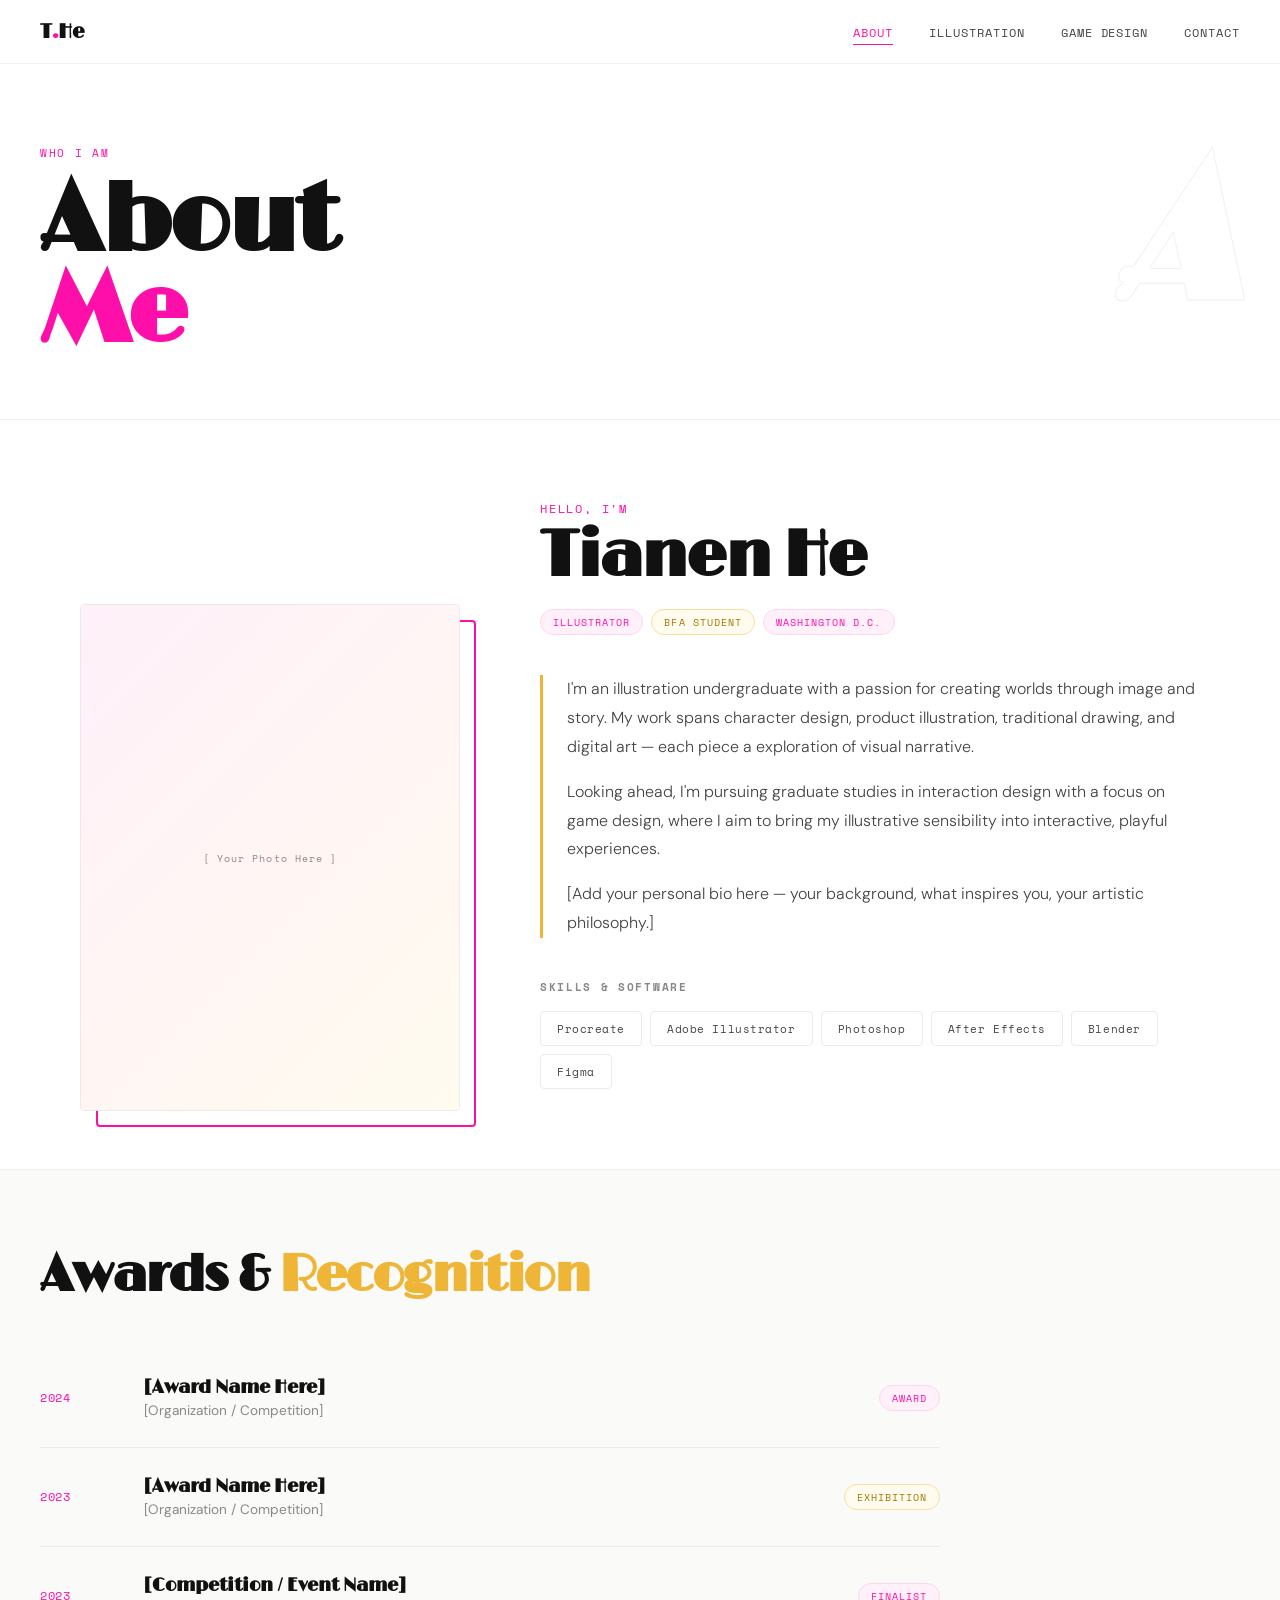
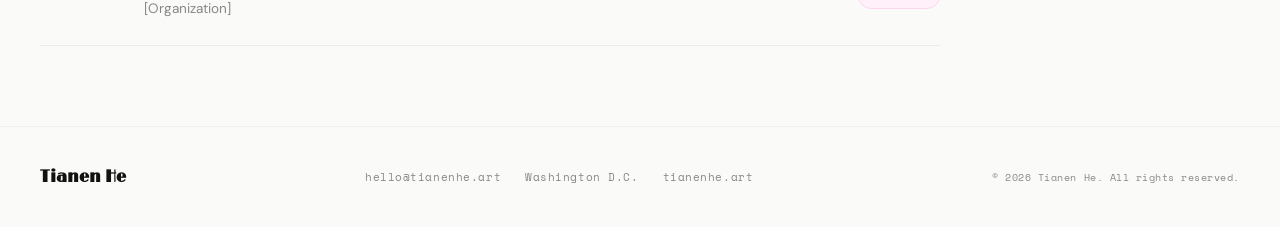
==== about.html @ 762a25a2 "Add files via upload" ====
<!DOCTYPE html>
<html lang="en">
<head>
  <meta charset="UTF-8"/>
  <meta name="viewport" content="width=device-width, initial-scale=1.0"/>
  <title>About — Tianen He</title>
  <link rel="stylesheet" href="css/global.css"/>
  <link rel="stylesheet" href="css/about.css"/>
  <link rel="preconnect" href="https://fonts.googleapis.com">
  <link rel="preconnect" href="https://fonts.gstatic.com" crossorigin>
  <link href="https://fonts.googleapis.com/css2?family=Limelight&family=DM+Sans:wght@300;400;500&family=Space+Mono:wght@400;700&display=swap" rel="stylesheet">
</head>
<body>

  <!-- Navigation -->
  <nav class="inner-nav">
    <a href="index.html" class="inner-nav__logo">T<span>.</span>He</a>
    <ul class="inner-nav__links">
      <li><a href="about.html" class="active">About</a></li>
      <li><a href="illustration.html">Illustration</a></li>
      <li><a href="game.html">Game Design</a></li>
      <li><a href="contact.html">Contact</a></li>
    </ul>
  </nav>

  <div class="page-wrapper">

    <!-- Header -->
    <header class="page-header">
      <p class="page-header__eyebrow">Who I Am</p>
      <h1 class="page-header__title">About<br/><em>Me</em></h1>
      <div class="page-header__deco">A</div>
    </header>

    <!-- About Content -->
    <section class="about-layout">

      <!-- Photo Column -->
      <div class="about-photo fade-in">
        <div class="about-photo__frame">
          <div class="placeholder-img" style="height:100%;min-height:400px;">
            [ Your Photo Here ]
          </div>
        </div>
        <div class="about-photo__accent"></div>
      </div>

      <!-- Text Column -->
      <div class="about-text">
        <div class="fade-in">
          <p class="about-greeting">Hello, I'm</p>
          <h2 class="about-name">Tianen He</h2>
          <div class="about-tags">
            <span class="pill">Illustrator</span>
            <span class="pill--gold pill">BFA Student</span>
            <span class="pill">Washington D.C.</span>
          </div>
        </div>

        <div class="about-bio fade-in">
          <p>
            I'm an illustration undergraduate with a passion for creating worlds through image and story. My work spans character design, product illustration, traditional drawing, and digital art — each piece a exploration of visual narrative.
          </p>
          <p>
            Looking ahead, I'm pursuing graduate studies in interaction design with a focus on game design, where I aim to bring my illustrative sensibility into interactive, playful experiences.
          </p>
          <p>
            <!-- Add your personal bio here -->
            [Add your personal bio here — your background, what inspires you, your artistic philosophy.]
          </p>
        </div>

        <!-- Skills -->
        <div class="about-skills fade-in">
          <h3 class="about-section-label">Skills & Software</h3>
          <div class="skills-grid">
            <div class="skill-item">Procreate</div>
            <div class="skill-item">Adobe Illustrator</div>
            <div class="skill-item">Photoshop</div>
            <div class="skill-item">After Effects</div>
            <div class="skill-item">Blender</div>
            <div class="skill-item">Figma</div>
          </div>
        </div>
      </div>
    </section>

    <!-- Awards & Achievements -->
    <section class="awards-section">
      <div class="awards-header fade-in">
        <h2 class="awards-title">Awards &amp; <em>Recognition</em></h2>
      </div>
      <div class="awards-list">
        <!-- Replace with your actual awards -->
        <div class="award-item fade-in">
          <span class="award-year">2024</span>
          <div class="award-info">
            <h4 class="award-title">[Award Name Here]</h4>
            <p class="award-org">[Organization / Competition]</p>
          </div>
          <span class="pill">Award</span>
        </div>
        <div class="award-item fade-in">
          <span class="award-year">2023</span>
          <div class="award-info">
            <h4 class="award-title">[Award Name Here]</h4>
            <p class="award-org">[Organization / Competition]</p>
          </div>
          <span class="pill--gold pill">Exhibition</span>
        </div>
        <div class="award-item fade-in">
          <span class="award-year">2023</span>
          <div class="award-info">
            <h4 class="award-title">[Competition / Event Name]</h4>
            <p class="award-org">[Organization]</p>
          </div>
          <span class="pill">Finalist</span>
        </div>
      </div>
    </section>

    <!-- Footer -->
    <footer class="site-footer">
      <span class="site-footer__name">Tianen He</span>
      <div class="site-footer__contact">
        <a href="mailto:hello@tianenhe.art">hello@tianenhe.art</a>
        <span>Washington D.C.</span>
        <span>tianenhe.art</span>
      </div>
      <span class="site-footer__copy">© 2026 Tianen He. All rights reserved.</span>
    </footer>

  </div><!-- /page-wrapper -->

  <script src="js/inner.js"></script>
</body>
</html>
---- css/global.css ----
/* ===== GLOBAL STYLES ===== */
*, *::before, *::after { box-sizing: border-box; margin: 0; padding: 0; }

:root {
  --pink: #fe0faa;
  --gold: #efb537;
  --white: #ffffff;
  --off-white: #fafaf8;
  --ink: #111111;
  --ink-light: #444444;
  --ink-muted: #888888;
  --pink-light: #fff0f9;
  --gold-light: #fffbef;
  --font-display: 'Limelight', 'Playfair Display', Georgia, serif;
  --font-body: 'DM Sans', sans-serif;
  --font-mono: 'Space Mono', monospace;
  --nav-h: 64px;
}

html { scroll-behavior: smooth; }

body {
  font-family: var(--font-body);
  color: var(--ink);
  background: var(--white);
  min-height: 100vh;
  overflow-x: hidden;
}

a { text-decoration: none; color: inherit; }

img { display: block; width: 100%; height: 100%; object-fit: cover; }

/* ===== INNER PAGE NAVBAR ===== */
.inner-nav {
  position: fixed;
  top: 0; left: 0; right: 0;
  height: var(--nav-h);
  background: var(--white);
  border-bottom: 1.5px solid #f0f0f0;
  display: flex;
  align-items: center;
  justify-content: space-between;
  padding: 0 40px;
  z-index: 100;
  backdrop-filter: blur(10px);
}

.inner-nav__logo {
  font-family: var(--font-display);
  font-weight: 900;
  font-size: 1.25rem;
  letter-spacing: -0.02em;
}
.inner-nav__logo span { color: var(--pink); }

.inner-nav__links {
  display: flex;
  gap: 36px;
  list-style: none;
}

.inner-nav__links a {
  font-family: var(--font-mono);
  font-size: 0.75rem;
  letter-spacing: 0.08em;
  text-transform: uppercase;
  color: var(--ink-light);
  transition: color 0.2s;
  position: relative;
}

.inner-nav__links a::after {
  content: '';
  position: absolute;
  bottom: -4px; left: 0;
  width: 0; height: 1.5px;
  background: var(--pink);
  transition: width 0.25s ease;
}

.inner-nav__links a:hover { color: var(--ink); }
.inner-nav__links a:hover::after { width: 100%; }
.inner-nav__links a.active { color: var(--pink); }
.inner-nav__links a.active::after { width: 100%; }

/* ===== PAGE WRAPPER ===== */
.page-wrapper {
  padding-top: var(--nav-h);
  min-height: 100vh;
}

/* ===== PAGE HEADER ===== */
.page-header {
  padding: 80px 40px 60px;
  border-bottom: 1.5px solid #f0f0f0;
  position: relative;
  overflow: hidden;
}

.page-header__eyebrow {
  font-family: var(--font-mono);
  font-size: 0.7rem;
  letter-spacing: 0.15em;
  text-transform: uppercase;
  color: var(--pink);
  margin-bottom: 16px;
}

.page-header__title {
  font-family: var(--font-display);
  font-size: clamp(3rem, 8vw, 6rem);
  font-weight: 900;
  line-height: 0.95;
  letter-spacing: -0.03em;
}

.page-header__title em {
  font-style: normal;
  color: var(--pink);
}

.page-header__title .gold { color: var(--gold); }

.page-header__deco {
  position: absolute;
  right: 40px; top: 50%;
  transform: translateY(-50%);
  font-family: var(--font-display);
  font-size: 12rem;
  font-weight: 900;
  font-style: italic;
  color: transparent;
  -webkit-text-stroke: 1px #f0f0f0;
  pointer-events: none;
  line-height: 1;
}

/* ===== FOOTER ===== */
.site-footer {
  border-top: 1.5px solid #f0f0f0;
  padding: 40px;
  display: flex;
  justify-content: space-between;
  align-items: center;
  flex-wrap: wrap;
  gap: 16px;
  background: var(--off-white);
}

.site-footer__name {
  font-family: var(--font-display);
  font-weight: 700;
  font-size: 1rem;
}

.site-footer__contact {
  font-family: var(--font-mono);
  font-size: 0.7rem;
  color: var(--ink-muted);
  letter-spacing: 0.05em;
  display: flex;
  gap: 24px;
  flex-wrap: wrap;
}

.site-footer__contact a:hover { color: var(--pink); }

.site-footer__copy {
  font-family: var(--font-mono);
  font-size: 0.65rem;
  color: var(--ink-muted);
  letter-spacing: 0.05em;
}

/* ===== PLACEHOLDER IMAGE ===== */
.placeholder-img {
  background: linear-gradient(135deg, var(--pink-light) 0%, var(--gold-light) 100%);
  display: flex;
  align-items: center;
  justify-content: center;
  font-family: var(--font-mono);
  font-size: 0.65rem;
  color: var(--ink-muted);
  letter-spacing: 0.1em;
}

/* ===== PILL TAG ===== */
.pill {
  display: inline-block;
  padding: 4px 12px;
  border-radius: 100px;
  font-family: var(--font-mono);
  font-size: 0.65rem;
  letter-spacing: 0.1em;
  text-transform: uppercase;
  background: var(--pink-light);
  color: var(--pink);
  border: 1px solid #ffd6f0;
}
.pill--gold {
  background: var(--gold-light);
  color: #a07800;
  border-color: #f5e0a0;
}

/* ===== SCROLL FADE IN ===== */
.fade-in {
  opacity: 0;
  transform: translateY(24px);
  transition: opacity 0.6s ease, transform 0.6s ease;
}
.fade-in.visible {
  opacity: 1;
  transform: translateY(0);
}

@media (max-width: 768px) {
  .inner-nav { padding: 0 20px; }
  .inner-nav__links { gap: 20px; }
  .page-header { padding: 60px 20px 40px; }
  .page-header__deco { display: none; }
  .site-footer { padding: 30px 20px; flex-direction: column; align-items: flex-start; }
}
---- css/about.css ----
/* ===== ABOUT PAGE ===== */

.about-layout {
  display: grid;
  grid-template-columns: 380px 1fr;
  gap: 80px;
  padding: 80px 40px;
  max-width: 1200px;
  margin: 0 auto;
  align-items: start;
}

/* Photo */
.about-photo {
  position: sticky;
  top: calc(var(--nav-h) + 40px);
  position: -webkit-sticky;
}

.about-photo__frame {
  border-radius: 4px;
  overflow: hidden;
  border: 1.5px solid #ebebeb;
  aspect-ratio: 3/4;
  position: relative;
  z-index: 1;
}

.about-photo__accent {
  position: absolute;
  top: 16px; left: 16px;
  right: -16px; bottom: -16px;
  border: 2px solid var(--pink);
  border-radius: 4px;
  z-index: 0;
}

.about-photo { position: relative; }

/* Text */
.about-text {
  display: flex;
  flex-direction: column;
  gap: 40px;
}

.about-greeting {
  font-family: var(--font-mono);
  font-size: 0.75rem;
  letter-spacing: 0.15em;
  text-transform: uppercase;
  color: var(--pink);
  margin-bottom: 8px;
}

.about-name {
  font-family: var(--font-display);
  font-size: clamp(2.5rem, 5vw, 4rem);
  font-weight: 900;
  letter-spacing: -0.03em;
  line-height: 1;
  margin-bottom: 20px;
}

.about-tags {
  display: flex;
  gap: 8px;
  flex-wrap: wrap;
}

.about-bio {
  display: flex;
  flex-direction: column;
  gap: 16px;
  border-left: 3px solid var(--gold);
  padding-left: 24px;
}

.about-bio p {
  font-size: 1rem;
  line-height: 1.8;
  color: var(--ink-light);
  font-weight: 300;
}

.about-section-label {
  font-family: var(--font-mono);
  font-size: 0.7rem;
  letter-spacing: 0.15em;
  text-transform: uppercase;
  color: var(--ink-muted);
  margin-bottom: 16px;
}

.skills-grid {
  display: flex;
  flex-wrap: wrap;
  gap: 8px;
}

.skill-item {
  padding: 8px 16px;
  border: 1.5px solid #ebebeb;
  border-radius: 4px;
  font-family: var(--font-mono);
  font-size: 0.7rem;
  letter-spacing: 0.05em;
  color: var(--ink-light);
  transition: all 0.2s;
}

.skill-item:hover {
  border-color: var(--pink);
  color: var(--pink);
  background: var(--pink-light);
}

/* Awards */
.awards-section {
  background: var(--off-white);
  padding: 80px 40px;
  border-top: 1.5px solid #f0f0f0;
}

.awards-header { margin-bottom: 48px; }

.awards-title {
  font-family: var(--font-display);
  font-size: clamp(2rem, 4vw, 3.5rem);
  font-weight: 900;
  letter-spacing: -0.03em;
  line-height: 1;
}

.awards-title em {
  font-style: normal;
  color: var(--gold);
}

.awards-list {
  display: flex;
  flex-direction: column;
  gap: 0;
  max-width: 900px;
}

.award-item {
  display: grid;
  grid-template-columns: 80px 1fr auto;
  gap: 24px;
  align-items: center;
  padding: 28px 0;
  border-bottom: 1px solid #ebebeb;
}

.award-year {
  font-family: var(--font-mono);
  font-size: 0.75rem;
  color: var(--pink);
  letter-spacing: 0.05em;
}

.award-title {
  font-family: var(--font-display);
  font-size: 1.1rem;
  font-weight: 700;
  margin-bottom: 4px;
}

.award-org {
  font-size: 0.85rem;
  color: var(--ink-muted);
}

@media (max-width: 900px) {
  .about-layout {
    grid-template-columns: 1fr;
    gap: 48px;
    padding: 48px 20px;
  }
  .about-photo { position: static; }
  .about-photo__frame { max-width: 340px; }
  .awards-section { padding: 60px 20px; }
  .award-item { grid-template-columns: 60px 1fr; }
  .award-item .pill, .award-item .pill--gold { display: none; }
}
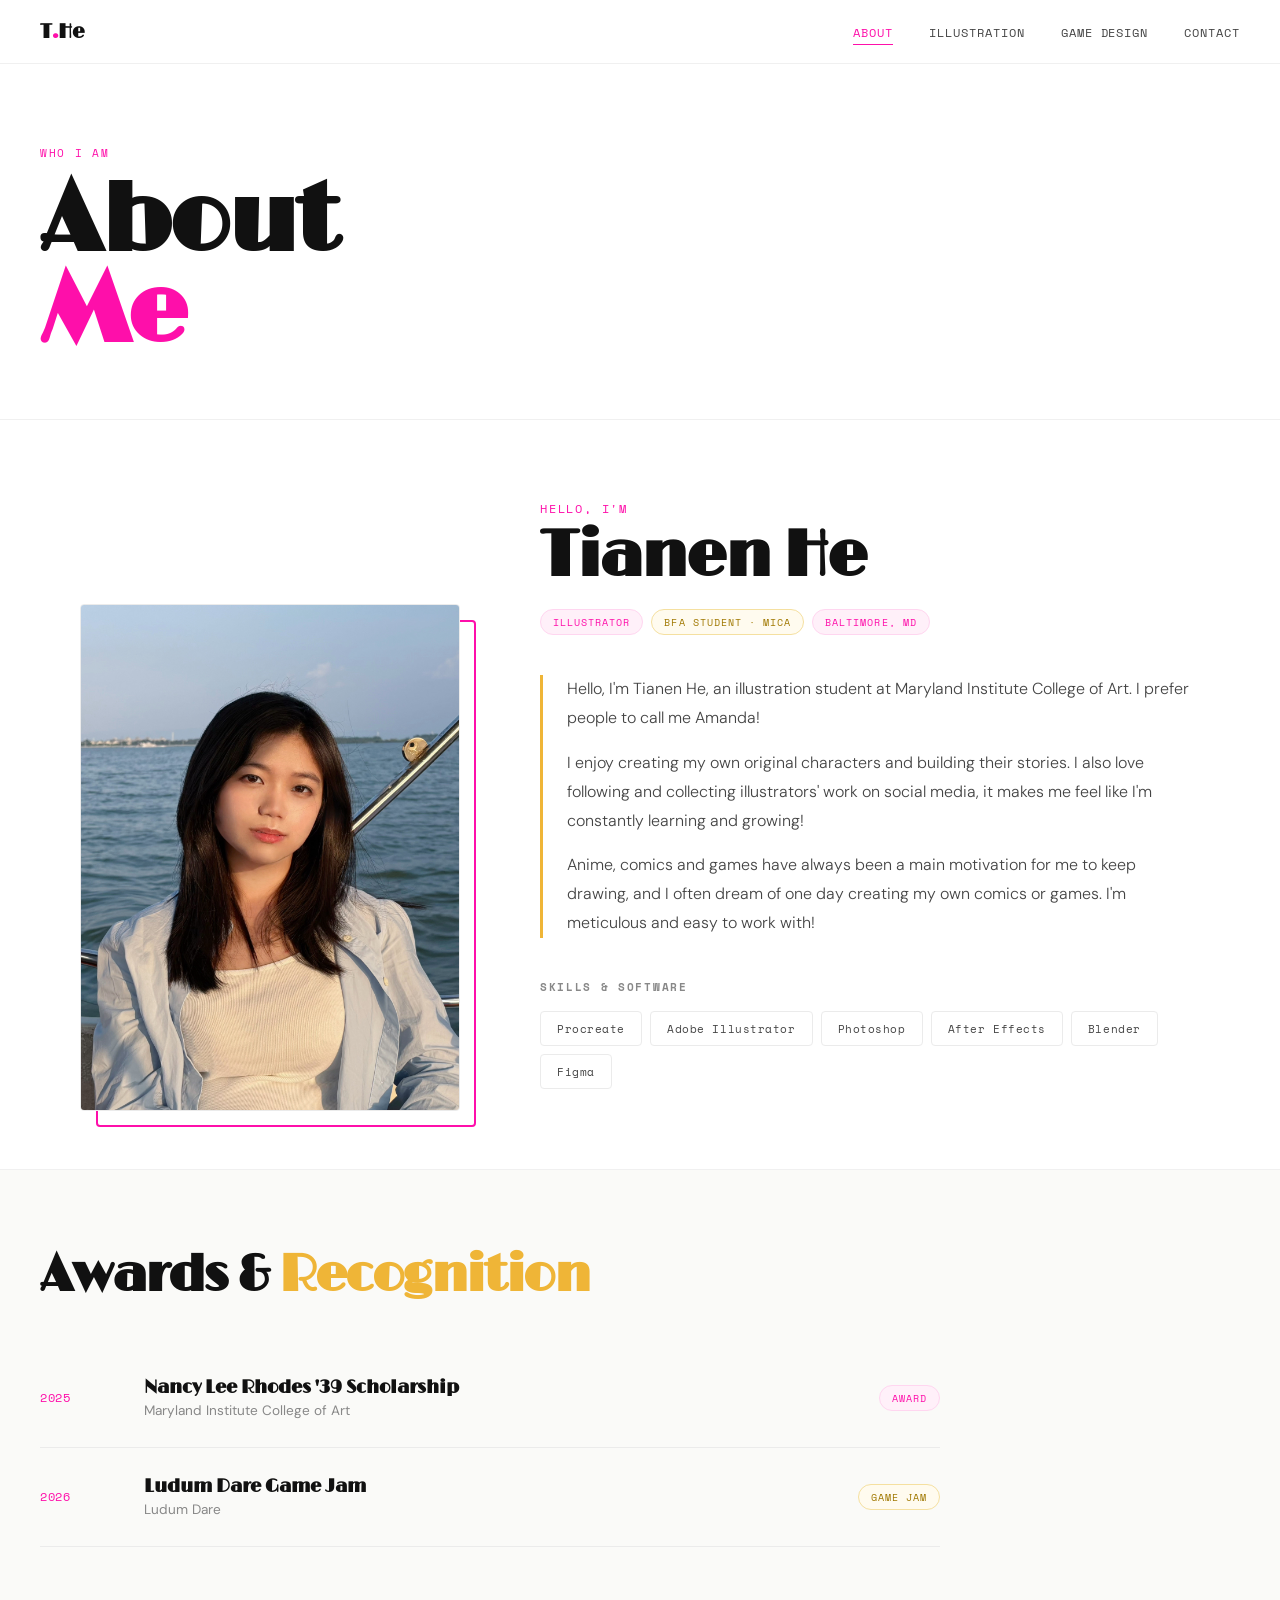
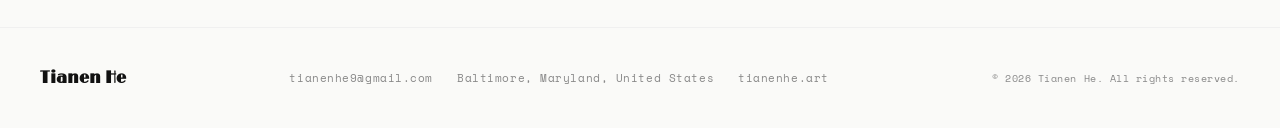
==== commit 143f2bd7: "Revise about.html with new content and formatting Updated personal information, awards, and contact " ====
--- a/about.html
+++ b/about.html
@@ -1,4 +1,4 @@
-<!DOCTYPE html>
+ <!DOCTYPE html>
 <html lang="en">
 <head>
   <meta charset="UTF-8"/>
@@ -11,8 +11,6 @@
   <link href="https://fonts.googleapis.com/css2?family=Limelight&family=DM+Sans:wght@300;400;500&family=Space+Mono:wght@400;700&display=swap" rel="stylesheet">
 </head>
 <body>
-
-  <!-- Navigation -->
   <nav class="inner-nav">
     <a href="index.html" class="inner-nav__logo">T<span>.</span>He</a>
     <ul class="inner-nav__links">
@@ -22,57 +20,35 @@
       <li><a href="contact.html">Contact</a></li>
     </ul>
   </nav>
-
   <div class="page-wrapper">
-
-    <!-- Header -->
     <header class="page-header">
       <p class="page-header__eyebrow">Who I Am</p>
       <h1 class="page-header__title">About<br/><em>Me</em></h1>
-      <div class="page-header__deco">A</div>
     </header>
-
-    <!-- About Content -->
     <section class="about-layout">
-
-      <!-- Photo Column -->
       <div class="about-photo fade-in">
         <div class="about-photo__frame">
-          <div class="placeholder-img" style="height:100%;min-height:400px;">
-            [ Your Photo Here ]
-          </div>
+          <img src="images/portirat.jpg" alt="Tianen He" style="width:100%;height:100%;object-fit:cover;"/>
         </div>
         <div class="about-photo__accent"></div>
       </div>
-
-      <!-- Text Column -->
       <div class="about-text">
         <div class="fade-in">
           <p class="about-greeting">Hello, I'm</p>
           <h2 class="about-name">Tianen He</h2>
           <div class="about-tags">
             <span class="pill">Illustrator</span>
-            <span class="pill--gold pill">BFA Student</span>
-            <span class="pill">Washington D.C.</span>
+            <span class="pill pill--gold">BFA Student · MICA</span>
+            <span class="pill">Baltimore, MD</span>
           </div>
         </div>
-
         <div class="about-bio fade-in">
-          <p>
-            I'm an illustration undergraduate with a passion for creating worlds through image and story. My work spans character design, product illustration, traditional drawing, and digital art — each piece a exploration of visual narrative.
-          </p>
-          <p>
-            Looking ahead, I'm pursuing graduate studies in interaction design with a focus on game design, where I aim to bring my illustrative sensibility into interactive, playful experiences.
-          </p>
-          <p>
-            <!-- Add your personal bio here -->
-            [Add your personal bio here — your background, what inspires you, your artistic philosophy.]
-          </p>
+          <p>Hello, I'm Tianen He, an illustration student at Maryland Institute College of Art. I prefer people to call me Amanda!</p>
+          <p>I enjoy creating my own original characters and building their stories. I also love following and collecting illustrators' work on social media, it makes me feel like I'm constantly learning and growing!</p>
+          <p>Anime, comics and games have always been a main motivation for me to keep drawing, and I often dream of one day creating my own comics or games. I'm meticulous and easy to work with!</p>
         </div>
-
-        <!-- Skills -->
         <div class="about-skills fade-in">
-          <h3 class="about-section-label">Skills & Software</h3>
+          <h3 class="about-section-label">Skills &amp; Software</h3>
           <div class="skills-grid">
             <div class="skill-item">Procreate</div>
             <div class="skill-item">Adobe Illustrator</div>
@@ -84,54 +60,39 @@
         </div>
       </div>
     </section>
-
-    <!-- Awards & Achievements -->
     <section class="awards-section">
       <div class="awards-header fade-in">
         <h2 class="awards-title">Awards &amp; <em>Recognition</em></h2>
       </div>
       <div class="awards-list">
-        <!-- Replace with your actual awards -->
         <div class="award-item fade-in">
-          <span class="award-year">2024</span>
+          <span class="award-year">2025</span>
           <div class="award-info">
-            <h4 class="award-title">[Award Name Here]</h4>
-            <p class="award-org">[Organization / Competition]</p>
+            <h4 class="award-title">Nancy Lee Rhodes '39 Scholarship</h4>
+            <p class="award-org">Maryland Institute College of Art</p>
           </div>
           <span class="pill">Award</span>
         </div>
         <div class="award-item fade-in">
-          <span class="award-year">2023</span>
+          <span class="award-year">2026</span>
           <div class="award-info">
-            <h4 class="award-title">[Award Name Here]</h4>
-            <p class="award-org">[Organization / Competition]</p>
+            <h4 class="award-title">Ludum Dare Game Jam</h4>
+            <p class="award-org">Ludum Dare</p>
           </div>
-          <span class="pill--gold pill">Exhibition</span>
-        </div>
-        <div class="award-item fade-in">
-          <span class="award-year">2023</span>
-          <div class="award-info">
-            <h4 class="award-title">[Competition / Event Name]</h4>
-            <p class="award-org">[Organization]</p>
-          </div>
-          <span class="pill">Finalist</span>
+          <span class="pill pill--gold">Game Jam</span>
         </div>
       </div>
     </section>
-
-    <!-- Footer -->
     <footer class="site-footer">
       <span class="site-footer__name">Tianen He</span>
       <div class="site-footer__contact">
-        <a href="mailto:hello@tianenhe.art">hello@tianenhe.art</a>
-        <span>Washington D.C.</span>
+        <a href="mailto:tianenhe9@gmail.com">tianenhe9@gmail.com</a>
+        <span>Baltimore, Maryland, United States</span>
         <span>tianenhe.art</span>
       </div>
       <span class="site-footer__copy">© 2026 Tianen He. All rights reserved.</span>
     </footer>
-
-  </div><!-- /page-wrapper -->
-
+  </div>
   <script src="js/inner.js"></script>
 </body>
 </html>
--- a/css/global.css
+++ b/css/global.css
@@ -123,17 +123,7 @@
 .page-header__title .gold { color: var(--gold); }
 
 .page-header__deco {
-  position: absolute;
-  right: 40px; top: 50%;
-  transform: translateY(-50%);
-  font-family: var(--font-display);
-  font-size: 12rem;
-  font-weight: 900;
-  font-style: italic;
-  color: transparent;
-  -webkit-text-stroke: 1px #f0f0f0;
-  pointer-events: none;
-  line-height: 1;
+  display: none;
 }
 
 /* ===== FOOTER ===== */
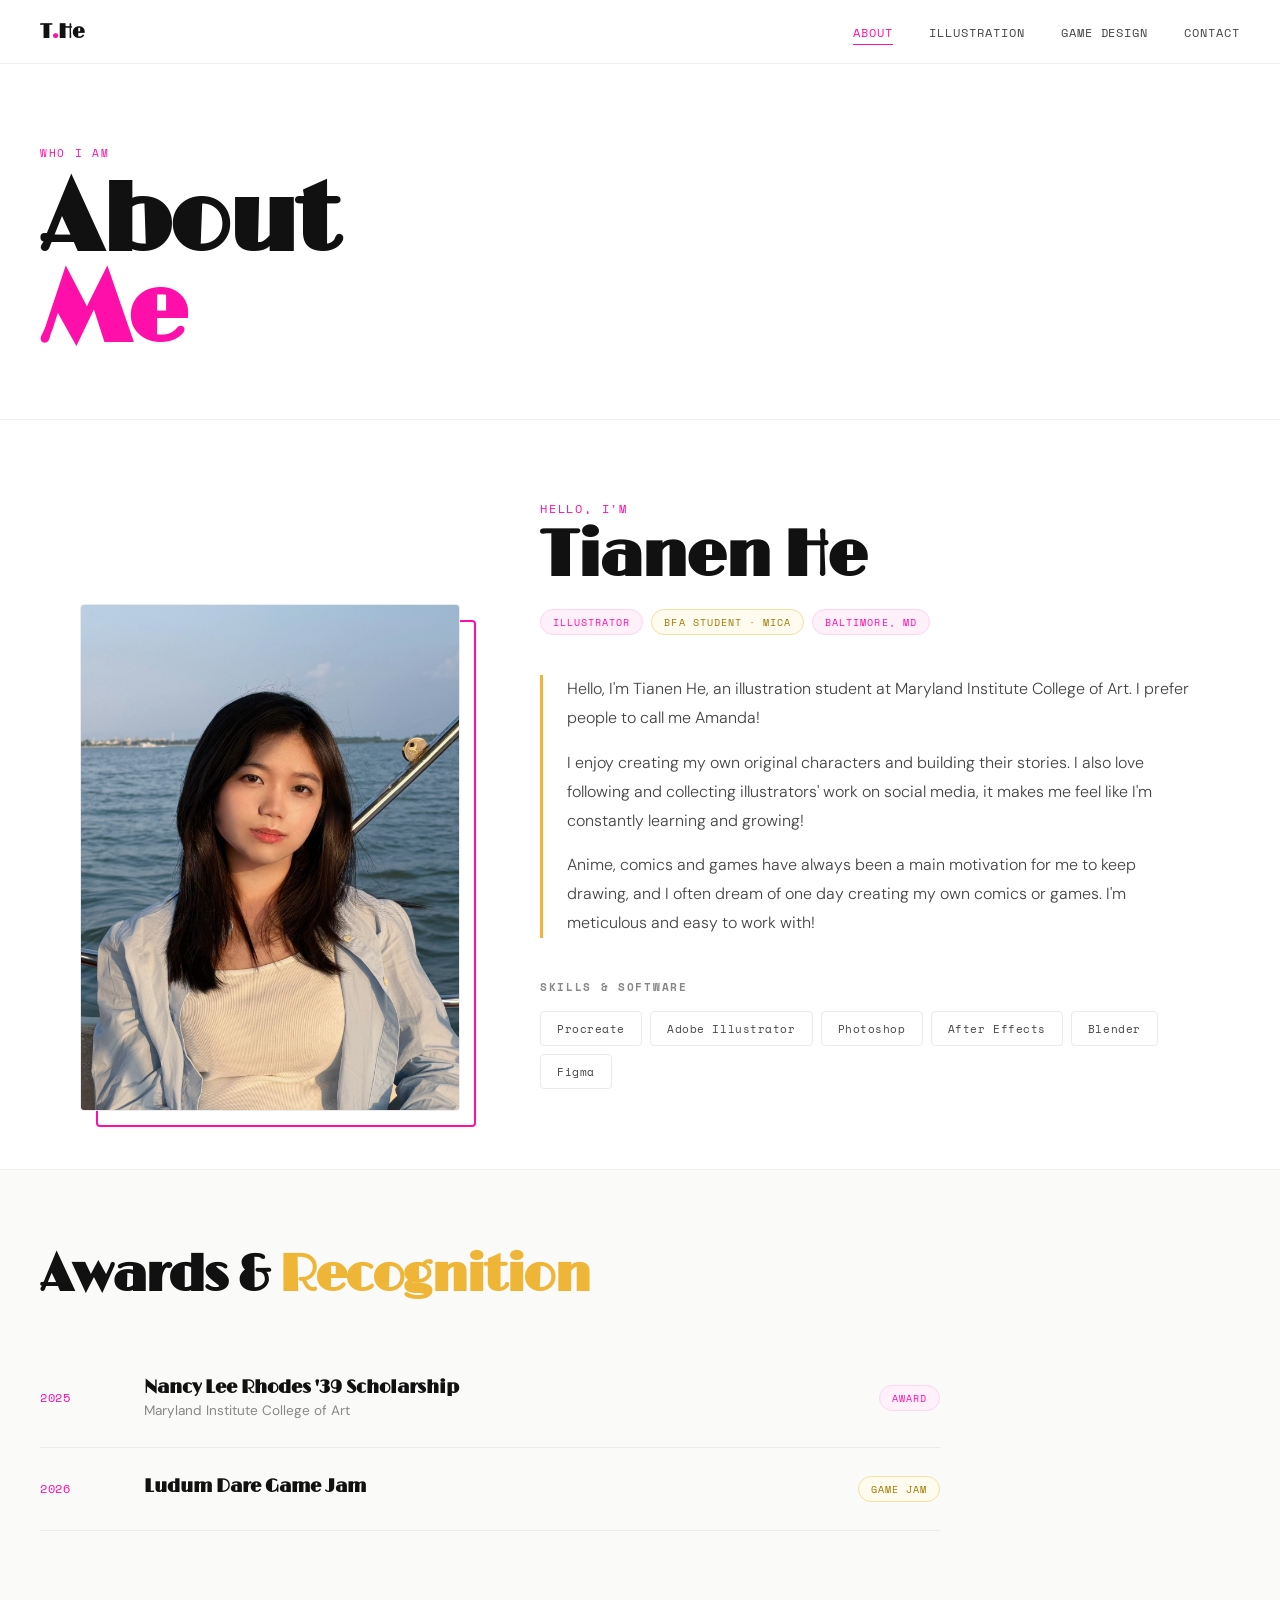
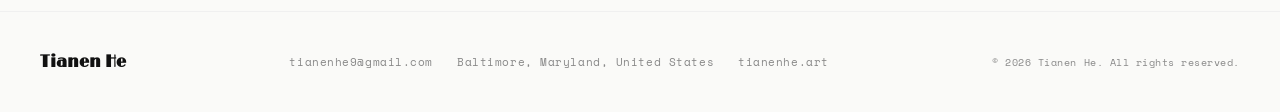
==== commit 098cc504: "Remove organization name from Ludum Dare award" ====
--- a/about.html
+++ b/about.html
@@ -77,7 +77,7 @@
           <span class="award-year">2026</span>
           <div class="award-info">
             <h4 class="award-title">Ludum Dare Game Jam</h4>
-            <p class="award-org">Ludum Dare</p>
+        
           </div>
           <span class="pill pill--gold">Game Jam</span>
         </div>
